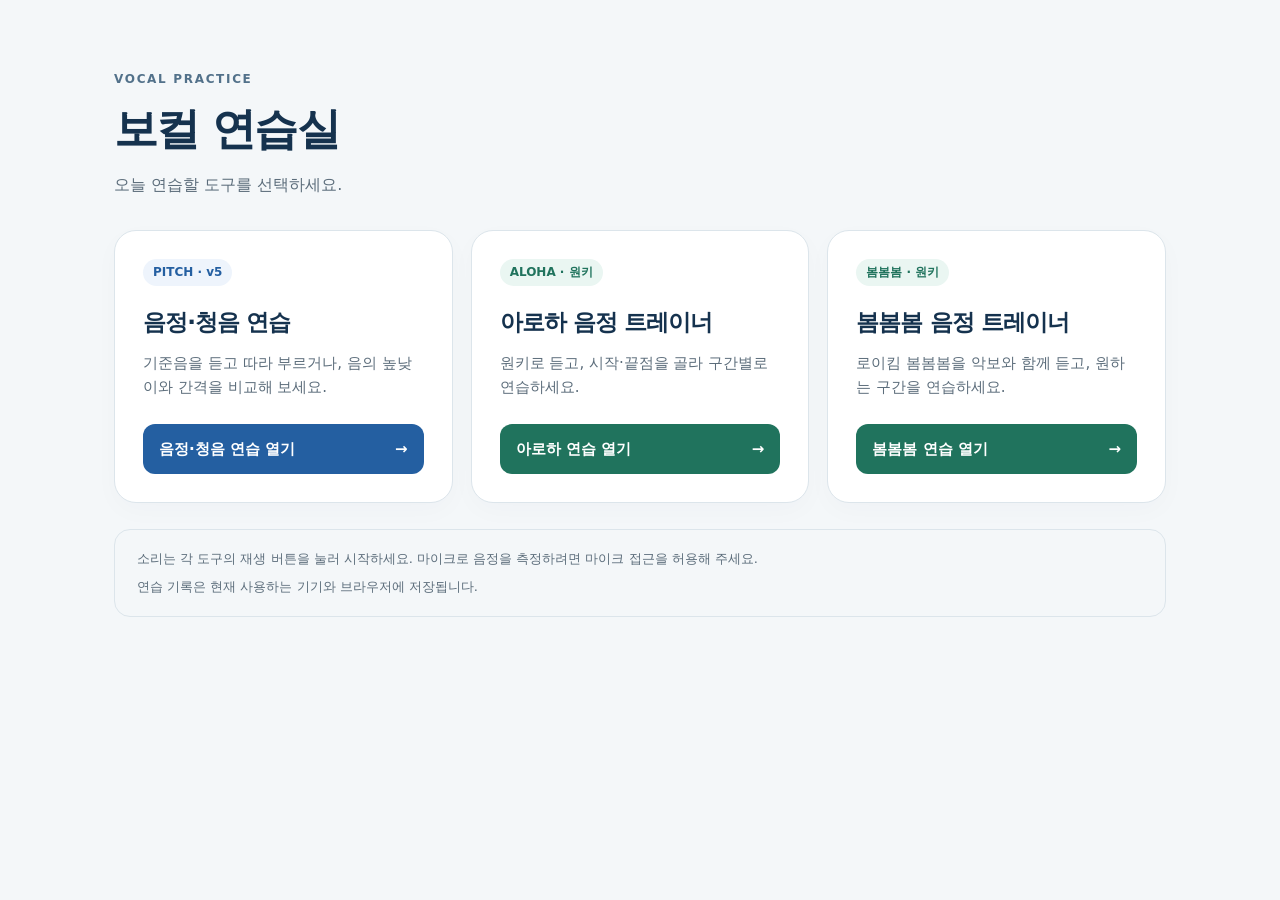
==== index.html @ 9b7ff6c0 "Add Bom Bom Bom trainer, original key defaults, and compact playback controls" ====
<!doctype html>
<html lang="ko">
<head>
  <meta charset="utf-8">
  <meta name="viewport" content="width=device-width, initial-scale=1">
  <meta name="theme-color" content="#15324e">
  <meta name="description" content="음정·청음 연습과 아로하·봄봄봄 음정 트레이너를 한곳에서 여는 보컬 연습실">
  <title>보컬 연습실</title>
  <style>
    :root { color-scheme: light; --ink:#15324e; --muted:#5c6d7b; --line:#dce5eb; }
    * { box-sizing:border-box; }
    body { margin:0; min-height:100vh; background:#f4f7f9; color:var(--ink); font-family:system-ui,-apple-system,"Apple SD Gothic Neo","Malgun Gothic",sans-serif; line-height:1.6; }
    main { max-width:1100px; margin:auto; padding:70px 24px 48px; }
    .eyebrow { margin:0 0 12px; color:#52718a; font-size:12px; font-weight:700; letter-spacing:.14em; }
    h1 { margin:0; font-size:clamp(30px,6vw,44px); line-height:1.25; letter-spacing:-.04em; }
    .intro { margin:16px 0 32px; color:var(--muted); font-size:16px; }
    .grid { display:grid; grid-template-columns:repeat(3,minmax(0,1fr)); gap:18px; }
    .card { display:flex; flex-direction:column; padding:28px; background:#fff; border:1px solid var(--line); border-radius:22px; box-shadow:0 8px 26px #15324e06; }
    .badge { align-self:flex-start; padding:4px 10px; border-radius:99px; background:#eef4fc; color:#245fa1; font-size:12px; font-weight:700; }
    .song .badge { background:#eaf6f2; color:#20735d; }
    h2 { margin:18px 0 10px; font-size:23px; letter-spacing:-.04em; }
    .card p { margin:0 0 25px; color:var(--muted); font-size:15px; }
    .open { display:flex; justify-content:space-between; align-items:center; gap:16px; margin-top:auto; padding:13px 16px; border-radius:12px; background:#245fa1; color:white; text-decoration:none; font-size:15px; font-weight:700; min-height:50px; }
    .song .open { background:#20735d; }
    .open:hover { filter:brightness(.92); }
    .open:focus-visible { outline:3px solid #e8a42b; outline-offset:4px; }
    aside { margin-top:26px; padding:19px 22px; border:1px solid var(--line); border-radius:16px; color:var(--muted); font-size:13px; }
    aside p { margin:0; }
    aside p+p { margin-top:7px; }
    @media(max-width:620px) { main { padding:40px 18px 32px; } .grid { grid-template-columns:1fr; } .card { padding:23px; } h2 { font-size:22px; } }
    @media(prefers-reduced-motion:no-preference) { .open { transition:filter .15s; } }
  </style>
</head>
<body>
  <main>
    <p class="eyebrow">VOCAL PRACTICE</p>
    <h1>보컬 연습실</h1>
    <p class="intro">오늘 연습할 도구를 선택하세요.</p>
    <div class="grid">
      <section class="card" aria-labelledby="pitch-title">
        <span class="badge">PITCH · v5</span>
        <h2 id="pitch-title">음정·청음 연습</h2>
        <p>기준음을 듣고 따라 부르거나, 음의 높낮이와 간격을 비교해 보세요.</p>
        <a class="open" href="./pitch.html">음정·청음 연습 열기 <span aria-hidden="true">→</span></a>
      </section>
      <section class="card song" aria-labelledby="aloha-title">
        <span class="badge">ALOHA · 원키</span>
        <h2 id="aloha-title">아로하 음정 트레이너</h2>
        <p>원키로 듣고, 시작·끝점을 골라 구간별로 연습하세요.</p>
        <a class="open" href="./aloha.html">아로하 연습 열기 <span aria-hidden="true">→</span></a>
      </section>
      <section class="card song" aria-labelledby="bom-title">
        <span class="badge">봄봄봄 · 원키</span>
        <h2 id="bom-title">봄봄봄 음정 트레이너</h2>
        <p>로이킴 봄봄봄을 악보와 함께 듣고, 원하는 구간을 연습하세요.</p>
        <a class="open" href="./bom.html">봄봄봄 연습 열기 <span aria-hidden="true">→</span></a>
      </section>
    </div>
    <aside aria-label="사용 안내">
      <p>소리는 각 도구의 재생 버튼을 눌러 시작하세요. 마이크로 음정을 측정하려면 마이크 접근을 허용해 주세요.</p>
      <p>연습 기록은 현재 사용하는 기기와 브라우저에 저장됩니다.</p>
    </aside>
  </main>
</body>
</html>
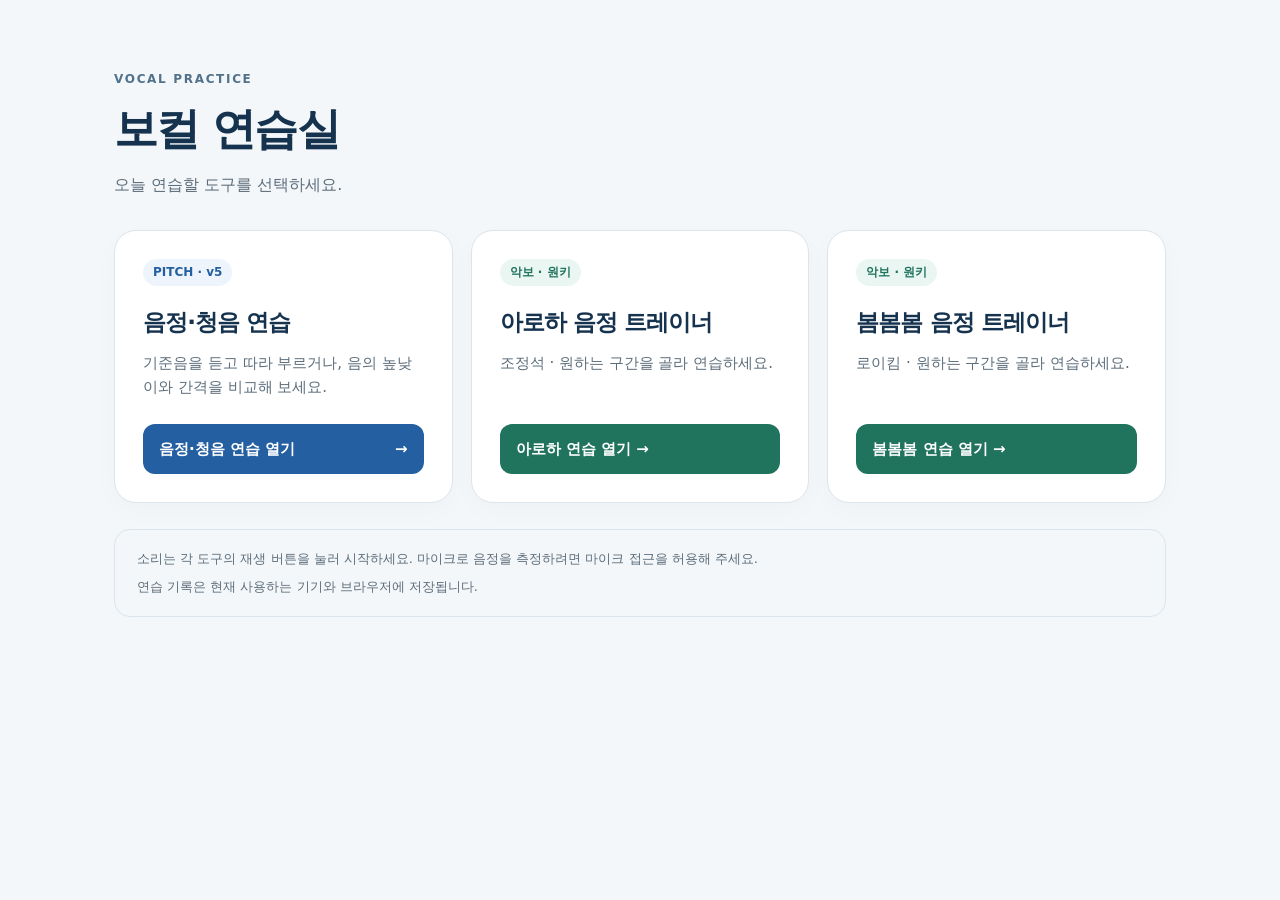
==== commit 7bff09e3: "Replace song image scores with shared native notation and reviewed song models" ====
--- a/index.html
+++ b/index.html
@@ -61,5 +61,8 @@
       <p>연습 기록은 현재 사용하는 기기와 브라우저에 저장됩니다.</p>
     </aside>
   </main>
+<script src="songs/catalog.js"></script><script>
+if(window.SCORE_CATALOG){const grid=document.querySelector('.grid');grid.querySelectorAll('.song').forEach(card=>card.remove());for(const song of SCORE_CATALOG){const card=document.createElement('section');card.className='card song';const badge=document.createElement('span');badge.className='badge';badge.textContent='악보 · 원키';const title=document.createElement('h2');title.textContent=song.title+' 음정 트레이너';const description=document.createElement('p');description.textContent=song.artist+' · 원하는 구간을 골라 연습하세요.';const link=document.createElement('a');link.className='open';link.href=song.url;link.textContent=song.title+' 연습 열기 →';card.append(badge,title,description,link);grid.append(card);}}
+</script>
 </body>
 </html>
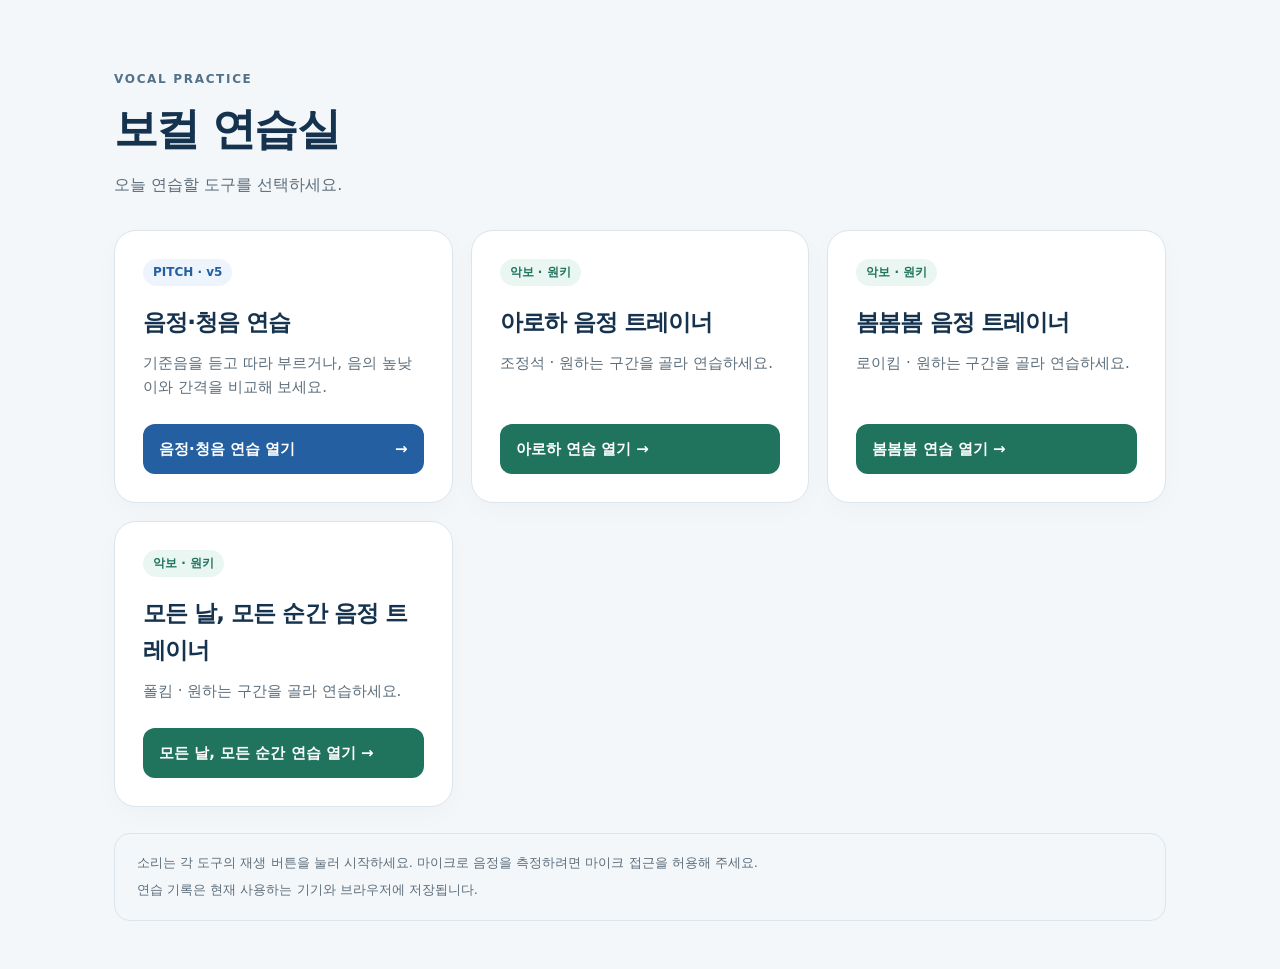
==== commit 3d4395c4: "Add Paul Kim Every Moment from reviewed score with expanded repeats and shared catalog navigation" ====
--- a/index.html
+++ b/index.html
@@ -61,7 +61,7 @@
       <p>연습 기록은 현재 사용하는 기기와 브라우저에 저장됩니다.</p>
     </aside>
   </main>
-<script src="songs/catalog.js"></script><script>
+<script src="songs/catalog.js?v=771905e516f0"></script><script>
 if(window.SCORE_CATALOG){const grid=document.querySelector('.grid');grid.querySelectorAll('.song').forEach(card=>card.remove());for(const song of SCORE_CATALOG){const card=document.createElement('section');card.className='card song';const badge=document.createElement('span');badge.className='badge';badge.textContent='악보 · 원키';const title=document.createElement('h2');title.textContent=song.title+' 음정 트레이너';const description=document.createElement('p');description.textContent=song.artist+' · 원하는 구간을 골라 연습하세요.';const link=document.createElement('a');link.className='open';link.href=song.url;link.textContent=song.title+' 연습 열기 →';card.append(badge,title,description,link);grid.append(card);}}
 </script>
 </body>
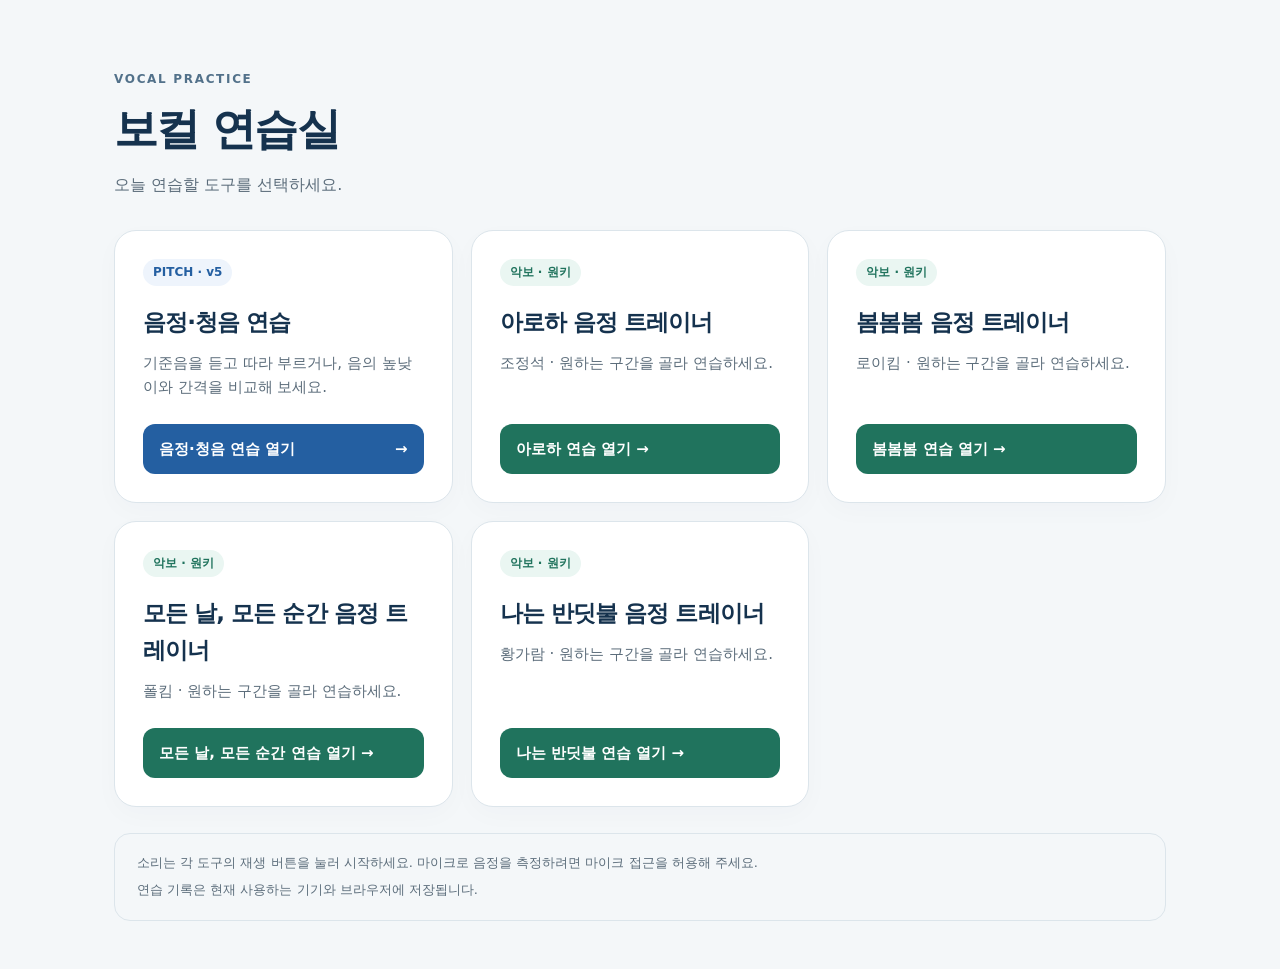
==== commit 6213658b: "Add Firefly song trainer from reviewed score" ====
--- a/index.html
+++ b/index.html
@@ -61,7 +61,7 @@
       <p>연습 기록은 현재 사용하는 기기와 브라우저에 저장됩니다.</p>
     </aside>
   </main>
-<script src="songs/catalog.js?v=771905e516f0"></script><script>
+<script src="songs/catalog.js?v=da7a6be198f8"></script><script>
 if(window.SCORE_CATALOG){const grid=document.querySelector('.grid');grid.querySelectorAll('.song').forEach(card=>card.remove());for(const song of SCORE_CATALOG){const card=document.createElement('section');card.className='card song';const badge=document.createElement('span');badge.className='badge';badge.textContent='악보 · 원키';const title=document.createElement('h2');title.textContent=song.title+' 음정 트레이너';const description=document.createElement('p');description.textContent=song.artist+' · 원하는 구간을 골라 연습하세요.';const link=document.createElement('a');link.className='open';link.href=song.url;link.textContent=song.title+' 연습 열기 →';card.append(badge,title,description,link);grid.append(card);}}
 </script>
 </body>
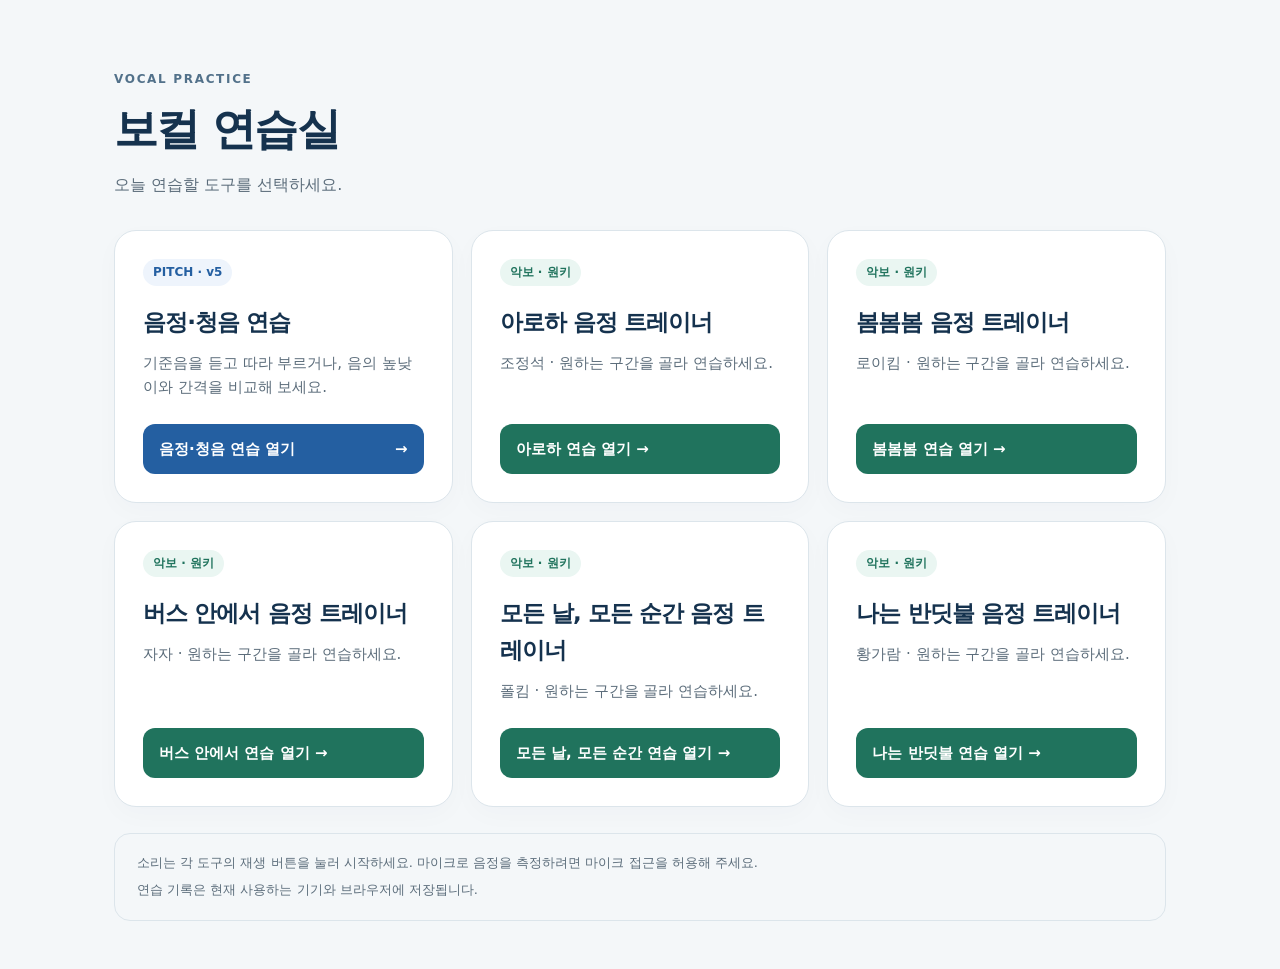
==== commit 58eebf93: "Add Bus duet practice with verified TJ vocal parts" ====
--- a/index.html
+++ b/index.html
@@ -55,13 +55,19 @@
         <p>로이킴 봄봄봄을 악보와 함께 듣고, 원하는 구간을 연습하세요.</p>
         <a class="open" href="./bom.html">봄봄봄 연습 열기 <span aria-hidden="true">→</span></a>
       </section>
+      <section class="card song" aria-labelledby="firefly-title">
+        <span class="badge">악보 · 원키</span>
+        <h2 id="firefly-title">나는 반딧불 음정 트레이너</h2>
+        <p>황가람 · 원하는 구간을 골라 연습하세요.</p>
+        <a class="open" href="./firefly.html">나는 반딧불 연습 열기 <span aria-hidden="true">→</span></a>
+      </section>
     </div>
     <aside aria-label="사용 안내">
       <p>소리는 각 도구의 재생 버튼을 눌러 시작하세요. 마이크로 음정을 측정하려면 마이크 접근을 허용해 주세요.</p>
       <p>연습 기록은 현재 사용하는 기기와 브라우저에 저장됩니다.</p>
     </aside>
   </main>
-<script src="songs/catalog.js?v=da7a6be198f8"></script><script>
+<script src="songs/catalog.js?v=d57bb1eaa3dd"></script><script>
 if(window.SCORE_CATALOG){const grid=document.querySelector('.grid');grid.querySelectorAll('.song').forEach(card=>card.remove());for(const song of SCORE_CATALOG){const card=document.createElement('section');card.className='card song';const badge=document.createElement('span');badge.className='badge';badge.textContent='악보 · 원키';const title=document.createElement('h2');title.textContent=song.title+' 음정 트레이너';const description=document.createElement('p');description.textContent=song.artist+' · 원하는 구간을 골라 연습하세요.';const link=document.createElement('a');link.className='open';link.href=song.url;link.textContent=song.title+' 연습 열기 →';card.append(badge,title,description,link);grid.append(card);}}
 </script>
 </body>
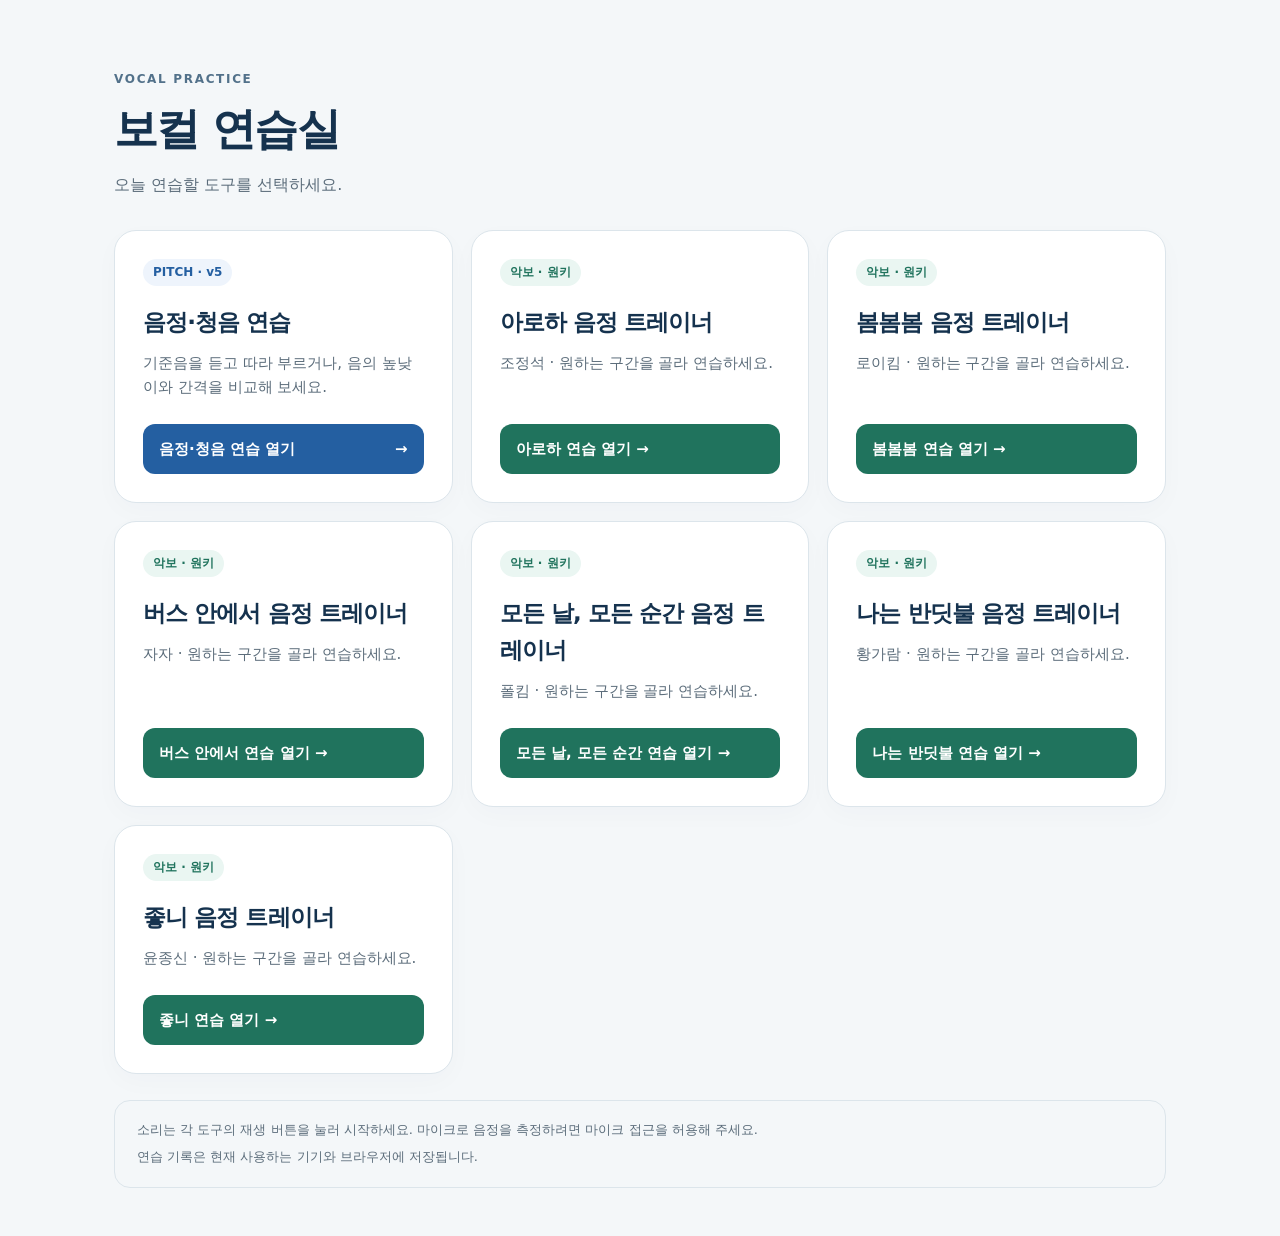
==== commit 87d29bb0: "Add Jotni to the vocal practice trainer" ====
--- a/index.html
+++ b/index.html
@@ -55,6 +55,18 @@
         <p>로이킴 봄봄봄을 악보와 함께 듣고, 원하는 구간을 연습하세요.</p>
         <a class="open" href="./bom.html">봄봄봄 연습 열기 <span aria-hidden="true">→</span></a>
       </section>
+      <section class="card song" aria-labelledby="bus-title">
+        <span class="badge">악보 · 원키</span>
+        <h2 id="bus-title">버스 안에서 음정 트레이너</h2>
+        <p>자자 · 남성, 여성, 함께 부르는 구간을 색으로 확인하세요.</p>
+        <a class="open" href="./bus.html">버스 안에서 연습 열기 <span aria-hidden="true">→</span></a>
+      </section>
+      <section class="card song" aria-labelledby="jotni-title">
+        <span class="badge">악보 · 원키</span>
+        <h2 id="jotni-title">좋니 음정 트레이너</h2>
+        <p>윤종신 · 원하는 구간을 골라 연습하세요.</p>
+        <a class="open" href="./jotni.html">좋니 연습 열기 <span aria-hidden="true">→</span></a>
+      </section>
       <section class="card song" aria-labelledby="firefly-title">
         <span class="badge">악보 · 원키</span>
         <h2 id="firefly-title">나는 반딧불 음정 트레이너</h2>
@@ -67,7 +79,7 @@
       <p>연습 기록은 현재 사용하는 기기와 브라우저에 저장됩니다.</p>
     </aside>
   </main>
-<script src="songs/catalog.js?v=d57bb1eaa3dd"></script><script>
+<script src="songs/catalog.js?v=c99ef9511e66"></script><script>
 if(window.SCORE_CATALOG){const grid=document.querySelector('.grid');grid.querySelectorAll('.song').forEach(card=>card.remove());for(const song of SCORE_CATALOG){const card=document.createElement('section');card.className='card song';const badge=document.createElement('span');badge.className='badge';badge.textContent='악보 · 원키';const title=document.createElement('h2');title.textContent=song.title+' 음정 트레이너';const description=document.createElement('p');description.textContent=song.artist+' · 원하는 구간을 골라 연습하세요.';const link=document.createElement('a');link.className='open';link.href=song.url;link.textContent=song.title+' 연습 열기 →';card.append(badge,title,description,link);grid.append(card);}}
 </script>
 </body>
